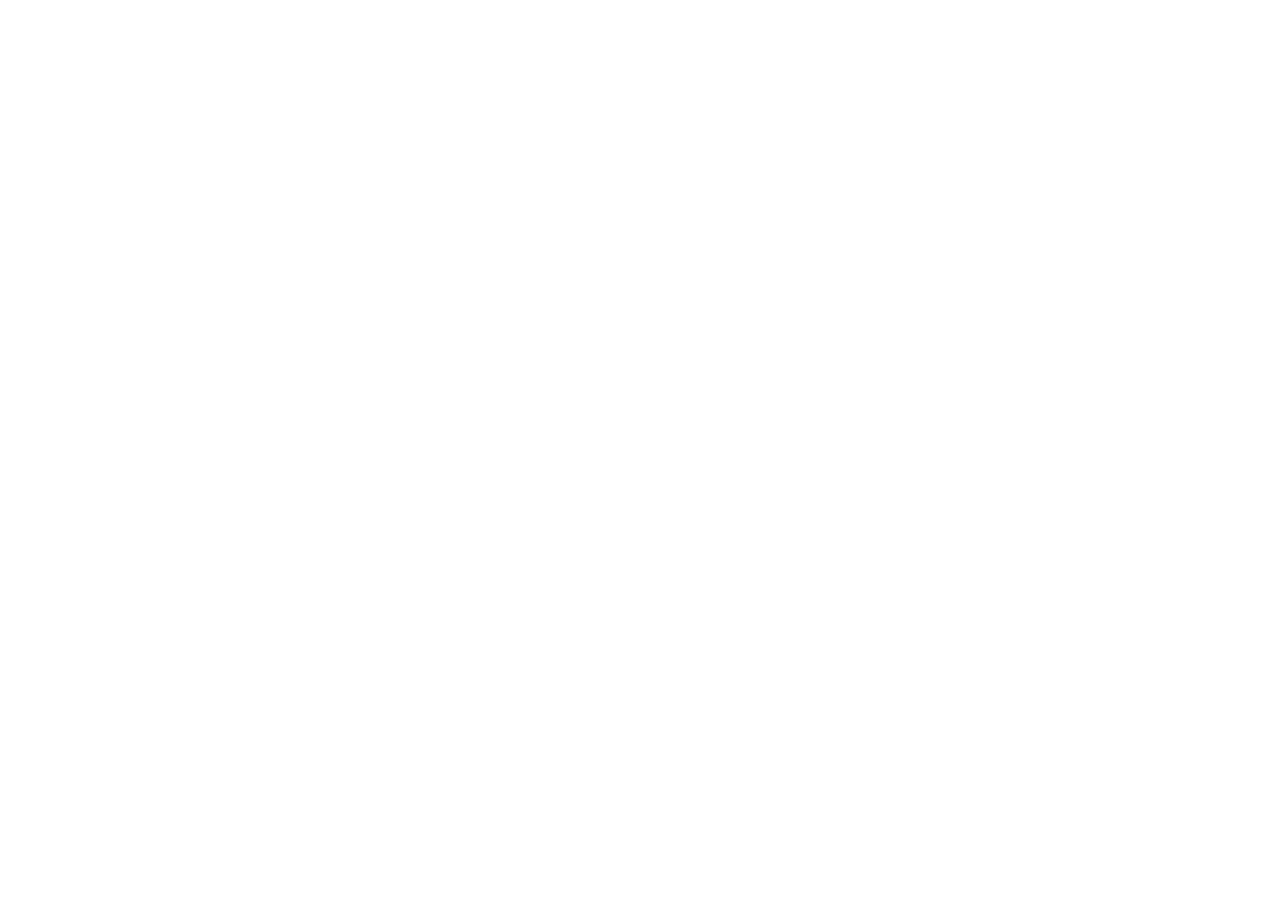
==== about.html @ bc865c51 "navigation-bar" ====
<!DOCTYPE html>
<html lang="en">
<head>
    <meta charset="UTF-8">
    <meta http-equiv="X-UA-Compatible" content="IE=edge">
    <meta name="viewport" content="width=device-width, initial-scale=1.0">
    <title>Document</title>
</head>
<body>
    
</body>
</html>
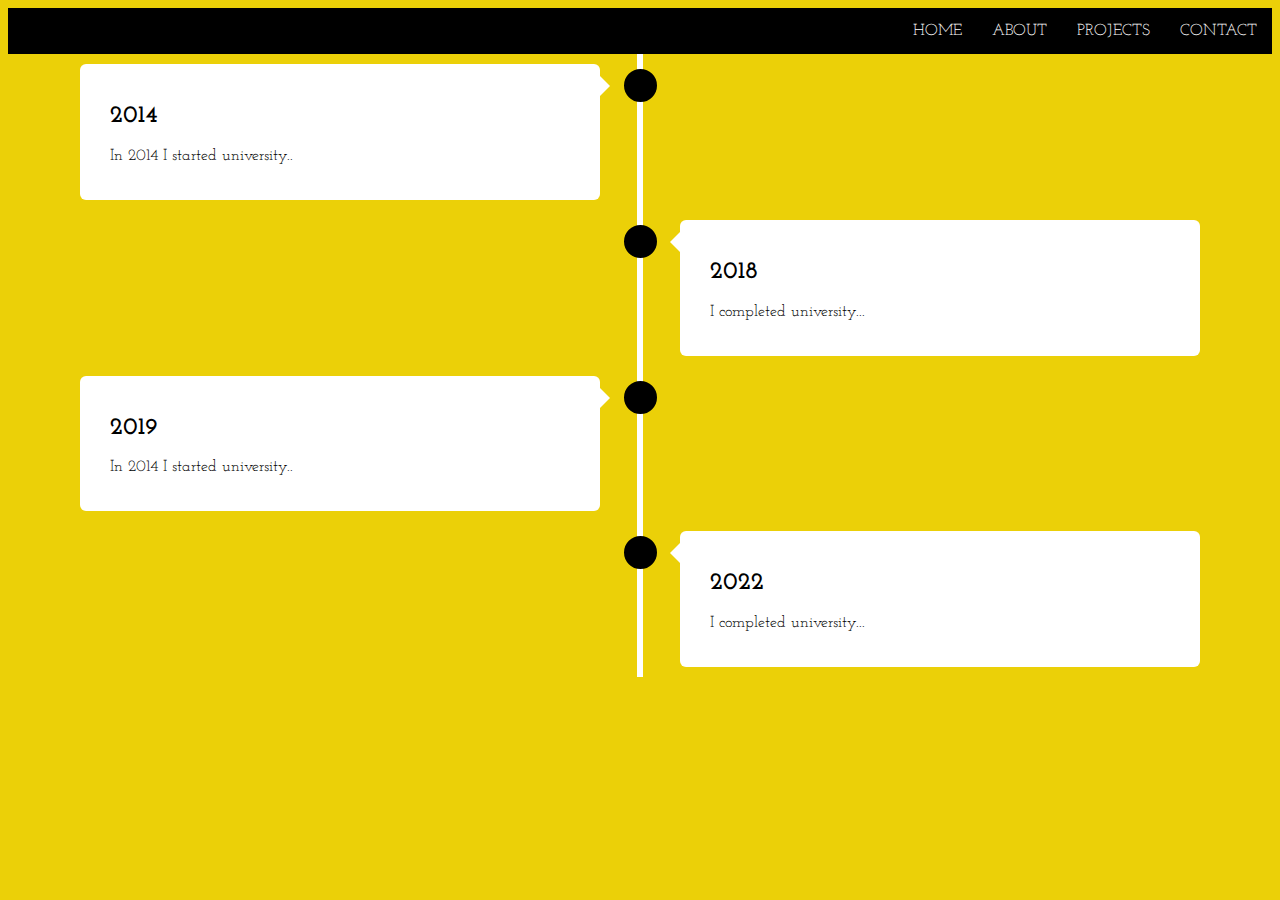
==== commit 62f984f6: "timeline" ====
--- a/about.html
+++ b/about.html
@@ -5,8 +5,45 @@
     <meta http-equiv="X-UA-Compatible" content="IE=edge">
     <meta name="viewport" content="width=device-width, initial-scale=1.0">
     <title>Document</title>
+    <link rel="stylesheet" type="text/css" href="styles/about.css" />
+    <link rel="icon" type="image/x-icon" href="images/favi.ico">
 </head>
+<header>
+    <ul class="navbar">
+        <li class="home"><a href="contact.html", style="text-decoration:none;color: white;">CONTACT</a></li>
+        <li class="about"><a href="projects.html", style="text-decoration:none;color: white;">PROJECTS</a></li>
+        <li class="projects1"><a href="about.html", style="text-decoration:none;color: white;">ABOUT</a></li>
+        <li class="contact"><a href="index.html", style="text-decoration:none;color: white;">HOME</a></li>
+      </ul>
+</header>
 <body>
+    <div class="timeline">
+        <div class="container left">
+            <div class="content">
+                <h2>2014</h2>
+                <p>In 2014 I started university..</p>
+            </div>
+        </div>
+        <div class="container right">
+            <div class="content">
+                <h2>2018</h2>
+                <p>I completed university...</p>
+            </div>
+        </div>
+        <div class="container left">
+            <div class="content">
+                <h2>2019</h2>
+                <p>In 2014 I started university..</p>
+            </div>
+        </div>
+        <div class="container right">
+            <div class="content">
+                <h2>2022</h2>
+                <p>I completed university...</p>
+            </div>
+        </div>
+    </div>
     
+
 </body>
 </html>--- a/styles/about.css
+++ b/styles/about.css
@@ -0,0 +1,161 @@
+@import url('https://fonts.googleapis.com/css2?family=Josefin+Slab&display=swap');
+body {
+    background-color: rgb(235, 208, 8);
+    font-family: 'Josefin Slab', serif;
+}
+.navbar {
+    list-style-type: none;
+    margin: 0;
+    padding: 0;
+    overflow: hidden;
+    background-color: black;
+}
+.home {
+    float: right;
+}
+.home a:hover {
+    background-color: rgb(235, 208, 8);
+}
+.about {
+    float: right;
+}
+.about a:hover {
+    background-color: rgb(235, 208, 8);
+    text-decoration: none;
+}
+.projects1 {
+    float: right;
+}
+.projects1 a:hover {
+    background-color: rgb(235, 208, 8);
+}
+.contact {
+    float: right;
+}
+.contact a:hover {
+    background-color:rgb(235, 208, 8);
+}
+.active {
+    background-color: rgb(235, 208, 8);
+  }
+a {
+  display: block;
+  padding: 15px;
+}
+h1 {
+    font-family: 'Josefin Slab', serif;
+}
+* {
+    box-sizing: border-box;
+  }
+  
+
+  .timeline {
+    position: relative;
+    max-width: 1200px;
+    margin: 0 auto;
+  }
+  
+  .timeline::after {
+    content: '';
+    position: absolute;
+    width: 6px;
+    background-color: white;
+    top: 0;
+    bottom: 0;
+    left: 50%;
+    margin-left: -3px;
+  }
+  
+  .container {
+    padding: 10px 40px;
+    position: relative;
+    background-color: inherit;
+    width: 50%;
+  }
+  
+  .container::after {
+    content: '';
+    position: absolute;
+    width: 25px;
+    height: 25px;
+    right: -17px;
+    background-color: black;
+    border: 4px solid black;
+    top: 15px;
+    border-radius: 50%;
+    z-index: 1;
+  }
+  
+  .left {
+    left: 0;
+  }
+  
+  .right {
+    left: 50%;
+  }
+  
+  .left::before {
+    content: " ";
+    height: 0;
+    position: absolute;
+    top: 22px;
+    width: 0;
+    z-index: 1;
+    right: 30px;
+    border: medium solid white;
+    border-width: 10px 0 10px 10px;
+    border-color: transparent transparent transparent white;
+  }
+  
+  .right::before {
+    content: " ";
+    height: 0;
+    position: absolute;
+    top: 22px;
+    width: 0;
+    z-index: 1;
+    left: 30px;
+    border: medium solid white;
+    border-width: 10px 10px 10px 0;
+    border-color: transparent white transparent transparent;
+  }
+  
+  .right::after {
+    left: -16px;
+  }
+  
+
+  .content {
+    padding: 20px 30px;
+    background-color: white;
+    position: relative;
+    border-radius: 6px;
+  }
+  
+  @media screen and (max-width: 600px) {
+    .timeline::after {
+    left: 31px;
+    }
+    
+    .container {
+    width: 100%;
+    padding-left: 70px;
+    padding-right: 25px;
+    }
+    
+    .container::before {
+    left: 60px;
+    border: medium solid white;
+    border-width: 10px 10px 10px 0;
+    border-color: transparent white transparent transparent;
+    }
+  
+    .left::after, .right::after {
+    left: 15px;
+    }
+    
+    .right {
+    left: 0%;
+    }
+  }
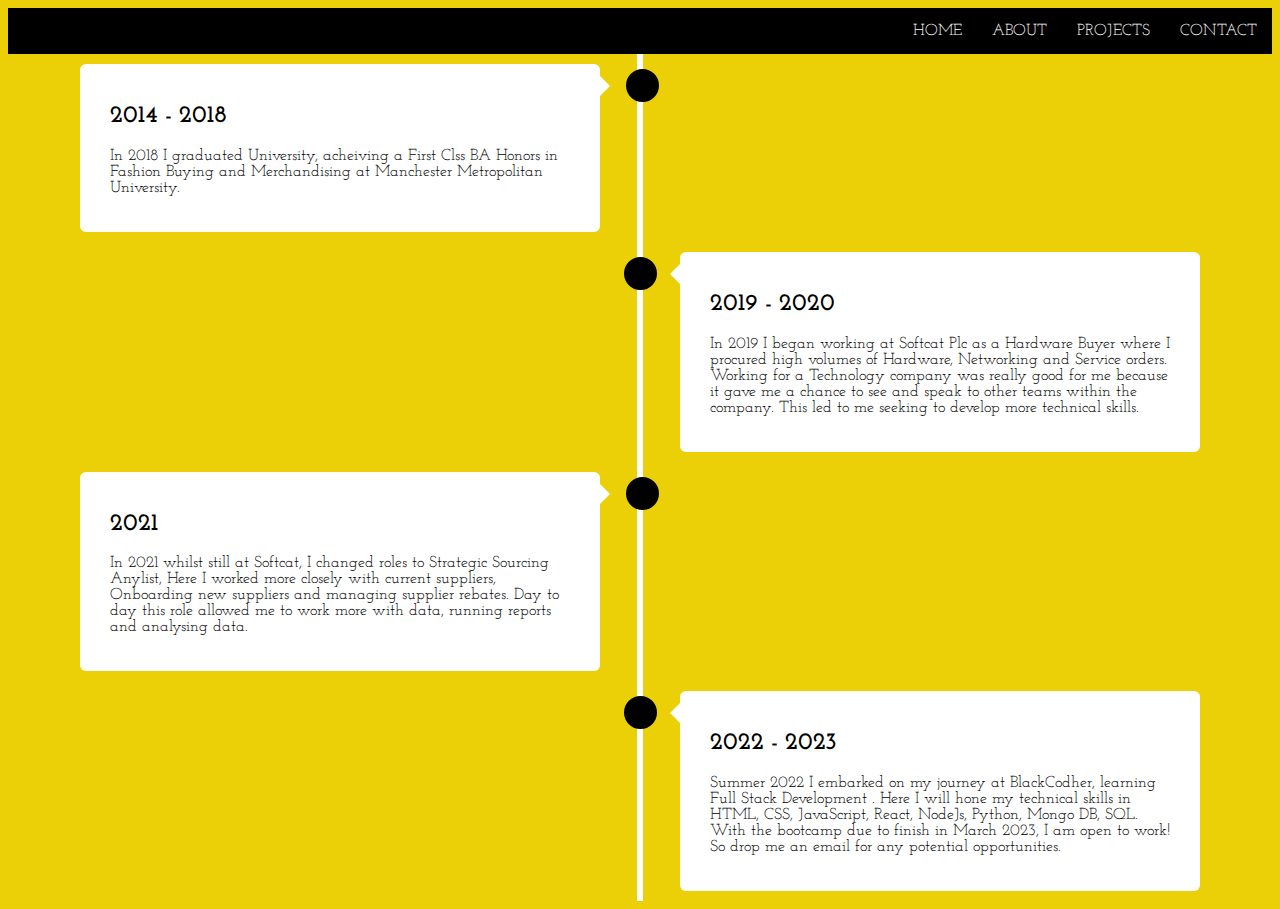
==== commit cd665630: "timeline-content" ====
--- a/about.html
+++ b/about.html
@@ -20,26 +20,27 @@
     <div class="timeline">
         <div class="container left">
             <div class="content">
-                <h2>2014</h2>
-                <p>In 2014 I started university..</p>
+                <h2>2014 - 2018</h2>
+                <p>In 2018 I graduated University, acheiving a First Clss BA Honors in Fashion Buying and Merchandising at Manchester Metropolitan University.</p>
             </div>
         </div>
         <div class="container right">
             <div class="content">
-                <h2>2018</h2>
-                <p>I completed university...</p>
+                <h2>2019 - 2020</h2>
+                <p>In 2019 I began working at Softcat Plc as a Hardware Buyer where I procured high volumes of Hardware, Networking and Service orders. Working for a Technology company was really good for me because it gave me a chance to see and speak to other teams within the company. This led to me seeking to develop more technical skills.</p>
             </div>
         </div>
         <div class="container left">
             <div class="content">
-                <h2>2019</h2>
-                <p>In 2014 I started university..</p>
+                <h2>2021</h2>
+                <p>In 2021 whilst still at Softcat, I changed roles to Strategic Sourcing Anylist, Here I worked more closely with current suppliers, Onboarding new suppliers and managing supplier rebates. Day to day this role allowed me to work more with data, running reports and analysing data.</p>
             </div>
         </div>
         <div class="container right">
             <div class="content">
-                <h2>2022</h2>
-                <p>I completed university...</p>
+                <h2>2022 - 2023</h2>
+                <p>Summer 2022 I embarked on my journey at BlackCodher, learning Full Stack Development . Here I will hone my technical skills in HTML, CSS, JavaScript, React, NodeJs,
+                    Python, Mongo DB, SQL. With the bootcamp due to finish in March 2023, I am open to work! So drop me an email for any potential opportunities. </p>
             </div>
         </div>
     </div>
--- a/styles/about.css
+++ b/styles/about.css
@@ -65,6 +65,7 @@
     bottom: 0;
     left: 50%;
     margin-left: -3px;
+    z-index: -1;
   }
   
   .container {
@@ -79,7 +80,7 @@
     position: absolute;
     width: 25px;
     height: 25px;
-    right: -17px;
+    right: -19px;
     background-color: black;
     border: 4px solid black;
     top: 15px;
@@ -159,3 +160,9 @@
     left: 0%;
     }
   }
+  .left:hover {
+    transform: scale(0.99);
+  }
+  .right:hover {
+    transform: scale(0.99);
+  }
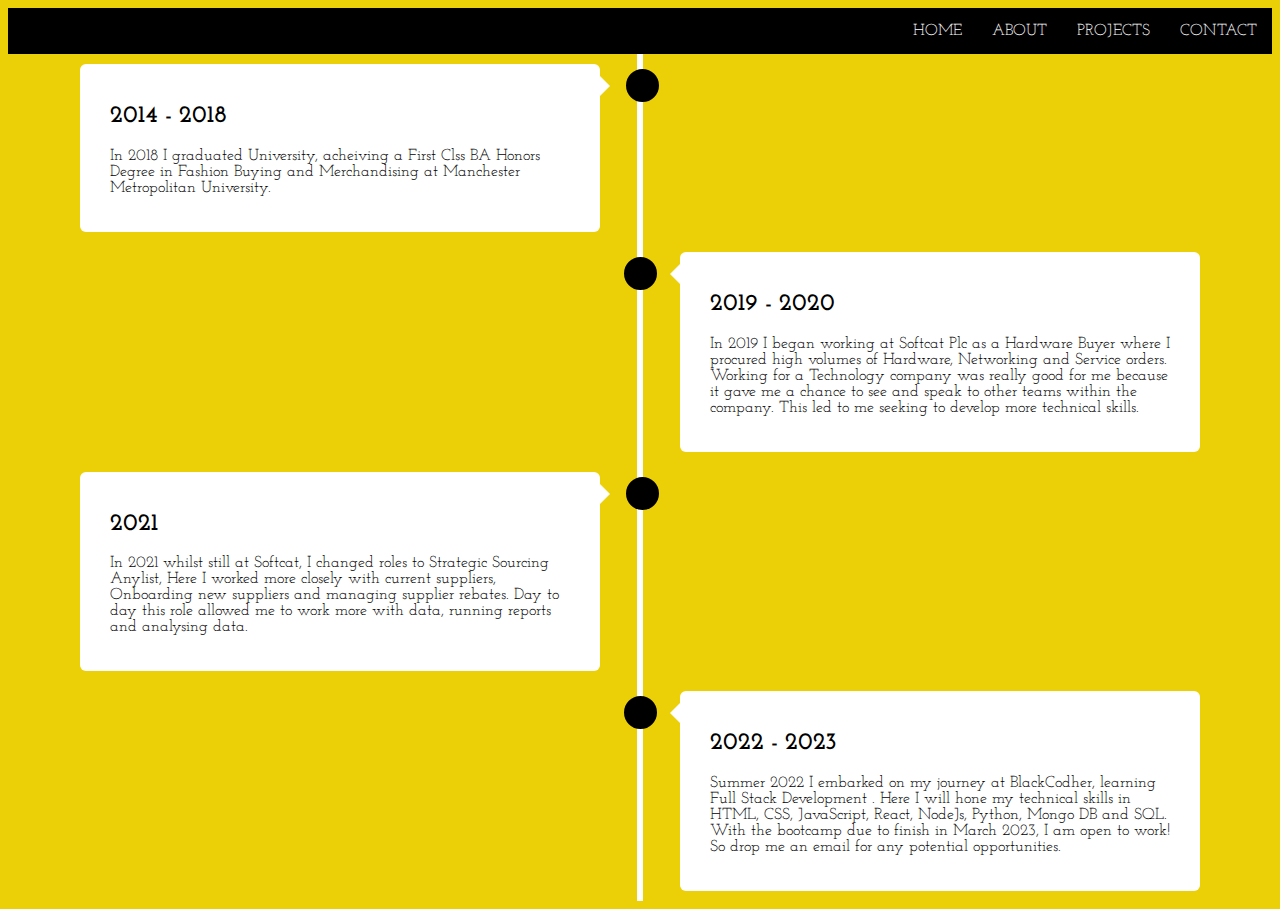
==== commit f36617a0: "grammar" ====
--- a/about.html
+++ b/about.html
@@ -21,7 +21,7 @@
         <div class="container left">
             <div class="content">
                 <h2>2014 - 2018</h2>
-                <p>In 2018 I graduated University, acheiving a First Clss BA Honors in Fashion Buying and Merchandising at Manchester Metropolitan University.</p>
+                <p>In 2018 I graduated University, acheiving a First Clss BA Honors Degree in Fashion Buying and Merchandising at Manchester Metropolitan University.</p>
             </div>
         </div>
         <div class="container right">
@@ -40,7 +40,7 @@
             <div class="content">
                 <h2>2022 - 2023</h2>
                 <p>Summer 2022 I embarked on my journey at BlackCodher, learning Full Stack Development . Here I will hone my technical skills in HTML, CSS, JavaScript, React, NodeJs,
-                    Python, Mongo DB, SQL. With the bootcamp due to finish in March 2023, I am open to work! So drop me an email for any potential opportunities. </p>
+                    Python, Mongo DB and SQL. With the bootcamp due to finish in March 2023, I am open to work! So drop me an email for any potential opportunities. </p>
             </div>
         </div>
     </div>
--- a/styles/about.css
+++ b/styles/about.css
@@ -166,3 +166,9 @@
   .right:hover {
     transform: scale(0.99);
   }
+  @media screen and (max-width: 600px) {
+    .home, .about , .contact, .projects1{
+    float: none;
+    width: 100%;
+    }
+}